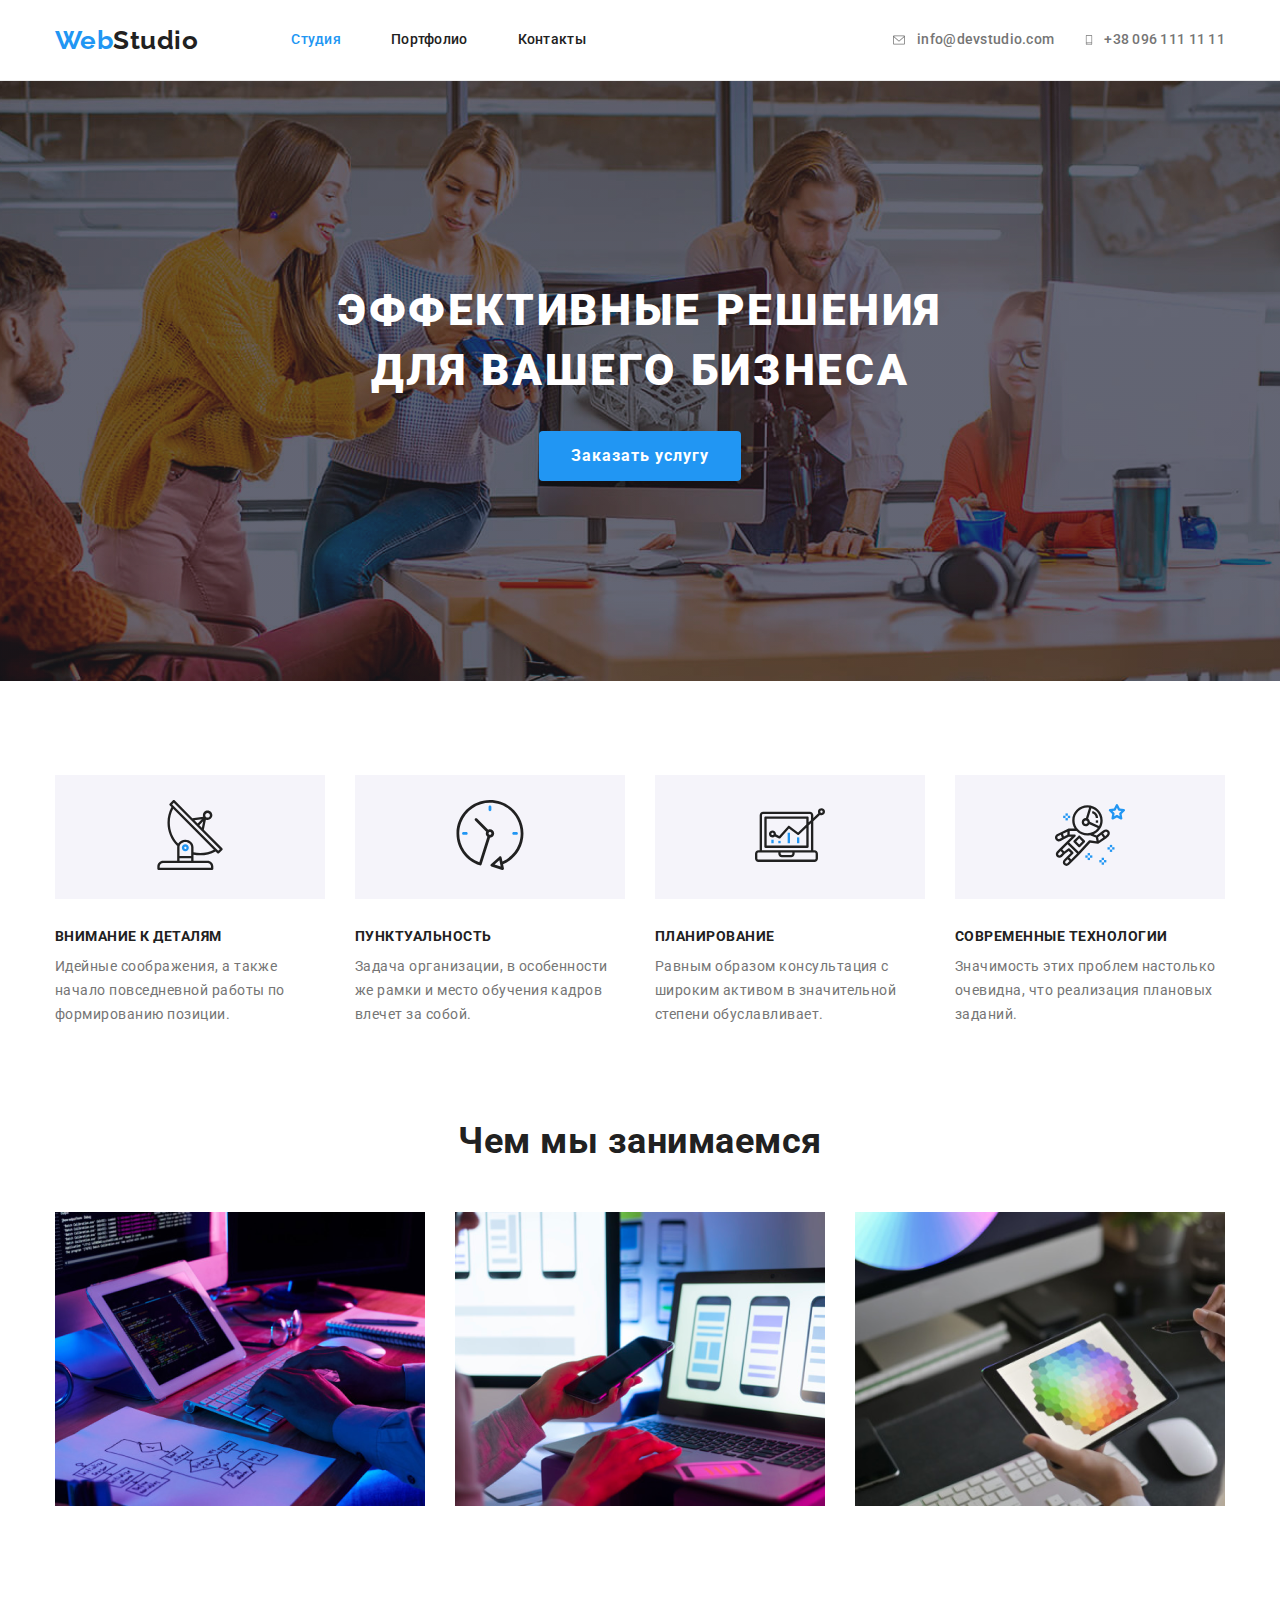
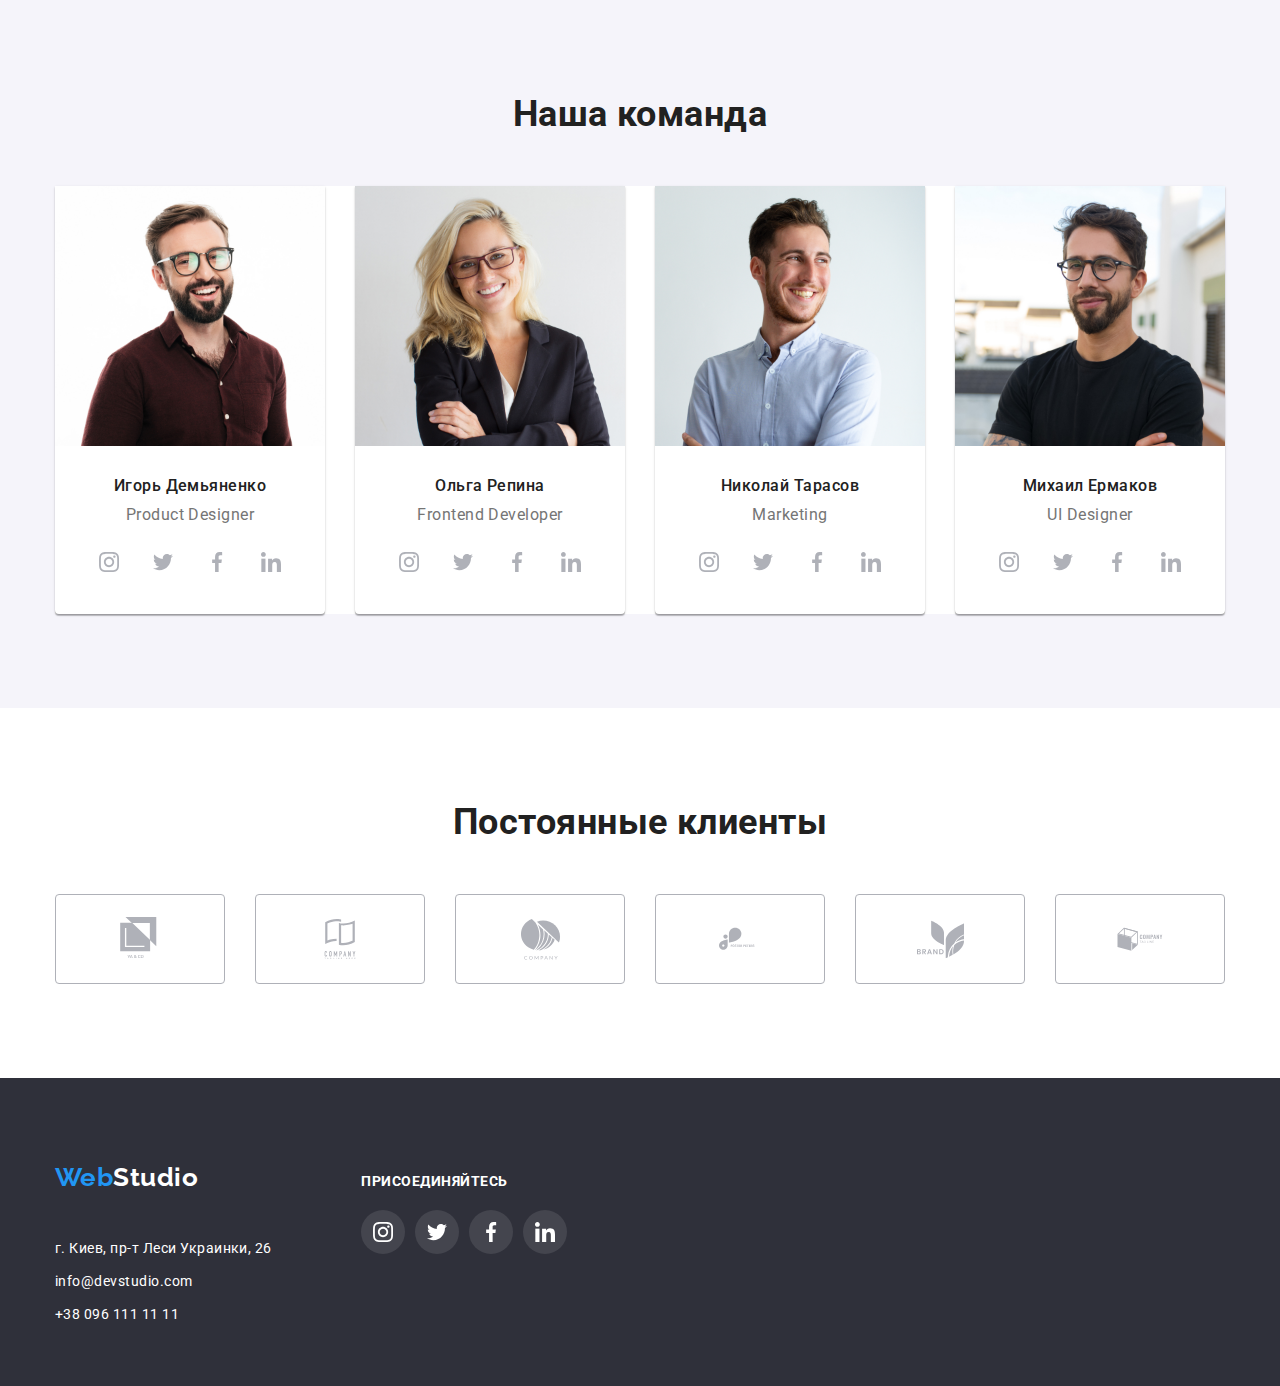
==== index.html @ 054f6e49 "добавлены файлы в проект" ====
<!DOCTYPE html>
<html lang="en">

<head>
    <meta charset="UTF-8">
    <meta name="viewport" content="width=device-width, initial-scale=1.0">
    <title>WebStudio</title>
    <link rel="preconnect" href="https://fonts.gstatic.com">
    <link href="https://fonts.googleapis.com/css2?family=Raleway:wght@700&family=Roboto:wght@400;500;700;900&display=swap" rel="stylesheet">
    <link rel="stylesheet" href="https://cdnjs.cloudflare.com/ajax/libs/modern-normalize/1.0.0/modern-normalize.min.css">
    <link rel="stylesheet" href="./css/styles.css">
</head>

<body>
    <!--Header-->
    <header class="header-page">
        <div class="header container">
            <nav class="main-nav">
                <a class="logo-name" href="./index.html"><span class="first-logo-name">Web</span><span class="second-logo-name">Studio</span> 
                </a>
                <ul class="site-nav list">
                    <li class="item">
                        <a class="link current" href="./index.html">Студия</a>
                    </li>
                    <li class="item">
                        <a class="link" href="./portfolio.html">Портфолио</a>
                    </li>
                    <li class="item">
                        <a class="link" href="">Контакты</a>
                    </li>
                </ul>
            </nav>
        <div class="contact">
            <div class="contact-case">
                <a class="contact link" href="mailto:info@devstudiio.com">
                    <svg class="contact-icon" width="16" height="12">
                        <use href="./imeges/sprite.svg#mail"></use>
                    </svg>
                    info@devstudio.com
                </a>
            </div>
            <div class="contact-case">
                <a class="contact link" href="tel:+380961111111">
                    <svg class="contact-icon" width="10" height="16">
                        <use href="./imeges/sprite.svg#tel"></use>
                    </svg>
                    +38 096 111 11 11
                </a>
            </div>
        </div> 
        </div> 
    </header>
    
    <main>
        <!--Hero-->
        <section class="hero">
            <div class="container">
            <h1 class="hero-title">ЭФФЕКТИВНЫЕ РЕШЕНИЯ <br> ДЛЯ ВАШЕГО БИЗНЕСА</h1>
            <button class="hero-button" type="button">Заказать услугу</button>
            </div>
        </section>
            
        <!--priority-->

        <section class="section priority">
            <div class="container priority">
                <h2 class="visually-hidden">Преимущества</h2>
                <ul class="priority list">
                    <li class="item">
                        <div class="container-priority icon">
                            <svg width="70px" height="70px">
                                <use  href="./imeges/sprite.svg#feature1"></use>
                            </svg>
                        </div>
                        <h3 class="title">ВНИМАНИЕ К ДЕТАЛЯМ</h3>
                        <p class="text">Идейные соображения, а также начало повседневной работы по формированию позиции.</p>
                    </li>
                    
                    <li class="item">
                        <div class="container-priority icon">
                            <svg width="70px" height="70px">
                                <use  href="./imeges/sprite.svg#feature2"></use>
                            </svg>
                        </div>
                        <h3 class="title">ПУНКТУАЛЬНОСТЬ</h3>
                        <p class="text">Задача организации, в особенности же рамки и место обучения кадров влечет за собой.</p>
                    </li>
        
                    <li class="item">
                        <div class="container-priority icon">
                            <svg width="70px" height="70px">
                                <use  href="./imeges/sprite.svg#feature3"></use>
                            </svg>
                        </div>
                        <h3 class="title">ПЛАНИРОВАНИЕ</h3>
                        <p class="text">Равным образом консультация с широким активом в значительной степени обуславливает.</p>
                    </li>
        
                    <li class="item">
                        <div class="container-priority icon">
                            <svg width="70px" height="70px">
                                <use  href="./imeges/sprite.svg#feature4"></use>
                            </svg>
                        </div>
                        <h3 class="title">СОВРЕМЕННЫЕ ТЕХНОЛОГИИ</h3>
                        <p class="text">Значимость этих проблем настолько очевидна, что реализация плановых заданий.</p>
                    </li>
                </ul>
            </div>
                
        </section>

        <!--doing-->

        <section class="section doing">
            <div class="container">
               <h2 class="section-title">Чем мы занимаемся</h2>
               <ul class="doing list">
                    <li class="item">
                        <img src="./imeges/priority/priority-img-1.jpg" alt="Набор кода" width="370" height="294">
                    </li> 
                    <li class="item">
                        <img src="./imeges/priority/priority-img-2.jpg" alt="Создание приложений для смартфона" width="370" height="294">
                    </li>
                    <li class="item">
                        <img src="./imeges/priority/priority-img-3.jpg" alt="Дизайн приложений" width="370" height="294">
                    </li>
                </ul> 
            </div>
        </section>

        <!--team-->

        <section class="section team">
            <div class="container">
                <h2 class="section-title">Наша команда</h2>
                <ul class="team list">
                    <li class="item">
                        <img class="photo" src="./imeges/team/team-img-1.jpg" alt="Учасник команды Игорь Демьяненко" width="270" height="260">   
                            <h3 class="name">Игорь Демьяненко</h3>
                        <p class="specialty" lang="en">Product Designer</p>
                        <ul class="social-list list">
                            <li class="social-list item">
                                <a class="social-list link" href="" target="_blank" rel="noreferrer noopener">
                                    <svg class="social-list-icon" width="20px" height="20px">
                                        <use href="./imeges/sprite.svg#instagram"></use>
                                    </svg>
                                </a>
                            </li>
                            <li class="social-list item">
                                <a class="social-list link" href="https://www.twitter.com/" target="_blank" rel="noreferrer noopener">
                                    <svg class="social-list-icon" width="20px" height="20px">
                                        <use href="./imeges/sprite.svg#twitter"></use>
                                    </svg>
                                </a>
                            </li>
                            <li class="social-list item">
                                <a class="social-list link" href="https://www.facebook.com/" target="_blank" rel="noreferrer noopener">
                                    <svg class="social-list-icon" width="20px" height="20px">
                                        <use href="./imeges/sprite.svg#facebook"></use>
                                    </svg>
                                </a>
                            </li>
                            <li class="social-list item">
                                <a class="social-list link" href="https://www.linkedin.com/" target="_blank" rel="noreferrer noopener">
                                    <svg class="social-list-icon" width="20px" height="20px">
                                        <use href="./imeges/sprite.svg#linkedin"></use>
                                    </svg>
                                </a>
                            </li>
                        </ul>
                    </li>      
                    <li class="item">
                        <img class="photo" src="./imeges/team/team-img-2.jpg" alt="Учасник команды Ольга Репина" width="270" height="260">   
                            <h3 class="name">Ольга Репина</h3>
                        <p class="specialty" lang="en">Frontend Developer</p>
                        <ul class="social-list list">
                            <li class="social-list item">
                                <a class="social-list link" href="" target="_blank" rel="noreferrer noopener">
                                    <svg class="social-list-icon" width="20px" height="20px">
                                        <use href="./imeges/sprite.svg#instagram"></use>
                                    </svg>
                                </a>
                            </li>
                            <li class="social-list item">
                                <a class="social-list link" href="https://www.twitter.com/" target="_blank" rel="noreferrer noopener">
                                    <svg class="social-list-icon" width="20px" height="20px">
                                        <use href="./imeges/sprite.svg#twitter"></use>
                                    </svg>
                                </a>
                            </li>
                            <li class="social-list item">
                                <a class="social-list link" href="https://www.facebook.com/" target="_blank" rel="noreferrer noopener">
                                    <svg class="social-list-icon" width="20px" height="20px">
                                        <use href="./imeges/sprite.svg#facebook"></use>
                                    </svg>
                                </a>
                            </li>
                            <li class="social-list item">
                                <a class="social-list link" href="https://www.linkedin.com/" target="_blank" rel="noreferrer noopener">
                                    <svg class="social-list-icon" width="20px" height="20px">
                                        <use href="./imeges/sprite.svg#linkedin"></use>
                                    </svg>
                                </a>
                            </li>
                        </ul>
                    </li> 
                    <li class="item">
                        <img class="photo" src="./imeges/team/team-img-3.jpg" alt="Учасник команды Николай Тарасов" width="270" height="260">
                            <h3 class="name">Николай Тарасов</h3>
                        <p class="specialty" lang="en">Marketing</p>
                        <ul class="social-list list">
                            <li class="social-list item">
                                <a class="social-list link" href="" target="_blank" rel="noreferrer noopener">
                                    <svg class="social-list-icon" width="20px" height="20px">
                                        <use href="./imeges/sprite.svg#instagram"></use>
                                    </svg>
                                </a>
                            </li>
                            <li class="social-list item">
                                <a class="social-list link" href="https://www.twitter.com/" target="_blank" rel="noreferrer noopener">
                                    <svg class="social-list-icon" width="20px" height="20px">
                                        <use href="./imeges/sprite.svg#twitter"></use>
                                    </svg>
                                </a>
                            </li>
                            <li class="social-list item">
                                <a class="social-list link" href="https://www.facebook.com/" target="_blank" rel="noreferrer noopener">
                                    <svg class="social-list-icon" width="20px" height="20px">
                                        <use href="./imeges/sprite.svg#facebook"></use>
                                    </svg>
                                </a>
                            </li>
                            <li class="social-list item">
                                <a class="social-list link" href="https://www.linkedin.com/" target="_blank" rel="noreferrer noopener">
                                    <svg class="social-list-icon" width="20px" height="20px">
                                        <use href="./imeges/sprite.svg#linkedin"></use>
                                    </svg>
                                </a>
                            </li>
                        </ul>
                    </li>
                    <li class="item">
                        <img class="photo" src="./imeges/team/team-img-4.jpg" alt="Учасник команды Михаил Ермаков" width="270" height="260">    
                            <h3 class="name">Михаил Ермаков</h3>
                        <p class="specialty" lang="en">UI Designer</p>
                        <ul class="social-list list">
                            <li class="social-list item">
                                <a class="social-list link" href="" target="_blank" rel="noreferrer noopener">
                                    <svg class="social-list-icon" width="20px" height="20px">
                                        <use href="./imeges/sprite.svg#instagram"></use>
                                    </svg>
                                </a>
                            </li>
                            <li class="social-list item">
                                <a class="social-list link" href="https://www.twitter.com/" target="_blank" rel="noreferrer noopener">
                                    <svg class="social-list-icon" width="20px" height="20px">
                                        <use href="./imeges/sprite.svg#twitter"></use>
                                    </svg>
                                </a>
                            </li>
                            <li class="social-list item">
                                <a class="social-list link" href="https://www.facebook.com/" target="_blank" rel="noreferrer noopener">
                                    <svg class="social-list-icon" width="20px" height="20px">
                                        <use href="./imeges/sprite.svg#facebook"></use>
                                    </svg>
                                </a>
                            </li>
                            <li class="social-list item">
                                <a class="social-list link" href="https://www.linkedin.com/" target="_blank" rel="noreferrer noopener">
                                    <svg class="social-list-icon" width="20px" height="20px">
                                        <use href="./imeges/sprite.svg#linkedin"></use>
                                    </svg>
                                </a>
                            </li>
                        </ul>
                    </li> 
                </ul>
            </div>
        </section>

        <!--Clients -->
        <section class="section clients">
            <div class="container">
                <h2 class="section-title">Постоянные клиенты</h2>
                <ul class="clients list">
                    <li class="clients item">
                        <a class="clients-list link" href="">
                            <svg class="clients-logo" width="44px" height="50">
                                <use href="./imeges/sprite.svg#cl1"></use>
                            </svg>
                        </a>
                    </li>
                    <li class="clients item">
                        <a class="clients-list link" href="">
                            <svg class="clients-logo" width="40px" height="52">
                                <use href="./imeges/sprite.svg#cl2"></use>
                            </svg>
                        </a>
                    </li>
                    <li class="clients item">
                        <a class="clients-list link" href="">
                            <svg class="clients-logo" width="41px" height="43">
                                <use href="./imeges/sprite.svg#cl3"></use>
                            </svg>
                        </a>
                    </li>
                    <li class="clients item">
                        <a class="clients-list link" href="">
                            <svg class="clients-logo" width="80px" height="42">
                                <use href="./imeges/sprite.svg#cl4"></use>
                            </svg>
                        </a>
                    </li>
                    <li class="clients item">
                        <a class="clients-list link" href="">
                            <svg class="clients-logo" width="59px" height="47">
                                <use href="./imeges/sprite.svg#cl5"></use>
                            </svg>
                        </a>
                    </li>
                    <li class="clients item">
                        <a class="clients-list link" href="">
                            <svg class="clients-logo" width="88px" height="45">
                                <use href="./imeges/sprite.svg#cl6"></use>
                            </svg>
                        </a>
                    </li>
                </ul>
            </div>
        </section>
    </main>
        
    <!--contact-->
    <footer class="footer">
        <div class="footer-page container">
            <div class="address-container">
            <a class="logo-name" href="index.html"><span class="first-logo-name">Web</span><span
                    class="third-logo-name">Studio</span> </a>
            <address class="address">
                <ul class="address list">
                    <li class="item"> <a class="link street" href="https://goo.gl/maps/psgdGGSvyjgULsp37" target="blank">г. Киев, пр-т Леси Украинки, 26</a>
                    </li>
                    <li class="footer-contact item"><a class="link" href="mailto:info@devstudio.com">info@devstudio.com</a>
                    </li>
                    <li class="footer-contact item"><a class="link" href="tel:+380961111111">+38 096 111 11 11</a>
                    </li>
                </ul>  
            </address>
        </div>
        <div class="join">
            <p class="transition">Присоединяйтесь</p>
            <ul class="social-list list">
                <li class="social-list item">
                    <a class="footer-social-list link" href="https://www.instagram.com/" target="_blank" rel="noreferrer noopener">
                        <svg class="footer-social-list-icon" width="20px" height="20px">
                            <use href="./imeges/sprite.svg#instagram"></use>
                        </svg>
                    </a>
                </li>
                <li class="social-list item">
                    <a class="footer-social-list link" href="https://www.twitter.com/" target="_blank" rel="noreferrer noopener">
                        <svg class="footer-social-list-icon" width="20px" height="20px">
                            <use href="./imeges/sprite.svg#twitter"></use>
                        </svg>
                    </a>
                </li>
                <li class="social-list item">
                    <a class="footer-social-list link" href="https://www.facebook.com/" target="_blank" rel="noreferrer noopener">
                        <svg class="footer-social-list-icon" width="20px" height="20px">
                            <use href="./imeges/sprite.svg#facebook"></use>
                        </svg>
                    </a>
                </li>
                <li class="social-list item">
                    <a class="footer-social-list link" href="https://www.linkedin.com/" target="_blank" rel="noreferrer noopener">
                        <svg class="footer-social-list-icon" width="20px" height="20px">
                            <use href="./imeges/sprite.svg#linkedin"></use>
                        </svg>
                    </a>
                </li>
            </ul>
        </div>
        </div>
    </footer>
    </body>
    
    </html>
---- css/styles.css ----
/* Цвет оглавлений текста #212121 */
/* Цвет основного текста #757575 */
/* акцент #2196F3 */
/* белый #FFFFFF */
/* вторичный для footer #FFFFFF; */
/* цвет body фона #e5e5e5 */
/* цвет фона team #f5f4fa */
/* цвет фона hero  #2F303A; */
:root {
  --main-text-color: #212121;
  --title-text-color: #757575;
  --accent-text: #2196f3;
  --white: #ffffff;
  --background-body-section: #e5e5e5;
  --background-team-section: #f5f4fa;
  --background-hero-section: #2f303a;
  --footer-link-color: #FFFFFF;
}
/* general */
body {
  background-color: var(--background-priority-section);
  color: var(--main-text-color);

  font-family: Roboto, sans-serif;
  letter-spacing: 0.03em;
}

.list {
  list-style: none;
}

.link {
  text-decoration: none;
}

.section-title {
  margin-top: 0;
  margin-bottom: 50px;

  color: var(--main-text-color);

  font-weight: 700;
  font-size: 36px;
  line-height: 1.16;
  text-align: center;
}
.section {
  padding-bottom: 94px;
}
.container {
  margin-left: auto;
  margin-right: auto;
  padding-left: 15px;
  padding-right: 15px;
  width: 1200px;
}

img {
  display: block;
}

/* Header */
.header-page {
  border-bottom: 1px solid #ececec;
  background-color: var(--white);
}
.header.container {
  display: flex;
  align-items: center;
}

/* logo */
.logo-name {
  margin-right: 93px;
  padding-top: 24px;
  padding-bottom: 24px;

  font-family: Raleway, sans-serif;
  font-weight: 700;
  font-size: 26px;
  line-height: 1.19;
  text-decoration: none;
}
.first-logo-name {
  color: var(--accent-text);
}
.second-logo-name {
  color: var(--main-text-color);
}
/* nav */
.main-nav {
  display: flex;
  align-items: center;
}

.site-nav.list {
  display: flex;

  margin-top: 0;
  margin-bottom: 0;
}

.site-nav .link {
  display: block;
  padding-top: 32px;
  padding-bottom: 32px;

  color: var(--main-text-color);
}
.site-nav .link:hover,
.site-nav .link:focus {
  color: var(--accent-text);
}

.site-nav .item:not(:last-child) {
  margin-right: 50px;
}

.contact {
  display: flex;

  margin-left: auto;

  color: var(--title-text-color);
}

.contact-icon {
  fill: currentColor;
}

.contact-case:not(:last-child) {
  margin-right: 30px;
}

.contact.link {
  align-items: center;

  padding-top: 32px;
  padding-bottom: 32px;
}

.contact-icon {
  margin-right: 10px;
}

.contact.link:hover,
.contact.link:focus {
  color: var(--accent-text);
}

.contact.link:hover .contact-icon,
.contact.link:focus .contact-icon {
  fill: var(--accent-text);
}

.contact-case {
  display: flex;
  align-items: center;
}

.site-nav.list {
  padding-left: 0;
}
.site-nav.list,
.contact.link {
  font-weight: 500;
  font-size: 14px;
  line-height: 1.14;
  letter-spacing: 0.02em;
}

.link.current {
  color: var(--accent-text);
}
/* Hero */
.hero {
  background-image: linear-gradient(
      rgba(47, 48, 58, 0.4),
      rgba(47, 48, 58, 0.4)
    ),
    url("../imeges/bg.jpg");
  background-repeat: no-repeat;
  background-size: cover;
  background-color: var(--background-hero-section);
  background-position: center;

  margin-left: auto;
  margin-right: auto;
  padding-top: 200px;
  padding-bottom: 200px;

  max-width: 1600px;
  min-height: 600px;

  text-align: center;
}

.hero-title {
  margin-top: 0;
  margin-bottom: 30px;
  color: var(--white);

  font-weight: 900;
  font-size: 44px;
  line-height: 1.36;
  letter-spacing: 0.06em;
  text-transform: uppercase;
}

.hero-button {
  display: inline-block;
  padding: 10px 32px;
  border-radius: 4px;
  box-shadow: 0px 4px 4px rgba(0, 0, 0, 0.15);
  border: 0px solid transparent;
  min-width: 200px;

  color: var(--white);
  background-color: var(--accent-text);

  font-family: Roboto, sans-serif;
  font-weight: 700;
  font-size: 16px;
  line-height: 1.88;
  letter-spacing: 0.06em;
}

/* Priority */

.visually-hidden {
  position: absolute;
  width: 1px;
  height: 1px;
  margin: -1px;
  border: 0;
  padding: 0;
  white-space: nowrap;
  clip-path: inset(100%);
  clip: rect(0 0 0 0);
  overflow: hidden;
}

.section.priority {
  padding-top: 94px;
}
.priority.list {
  display: flex;

  padding-left: 0;
  margin-top: 0;
  margin-bottom: 0;
}

.priority.list > .item {
  min-width: 270px;
}

.priority.list > .item:not(:last-child) {
  margin-right: 30px;
}

.priority.list .title {
  margin-top: 0;
  margin-bottom: 10px;

  color: var(--main-text-color);
  font-weight: 700;
  font-size: 14px;
  line-height: 1.14;
}

.priority.list .text {
  margin-top: 0;
  margin-bottom: 0;

  color: var(--title-text-color);

  font-weight: 400;
  font-size: 14px;
  line-height: 1.7;
}



.container-priority.icon {
  margin-bottom: 30px;
  padding: 25px 100px;

  background-color: #f5f4fa;
}

/*doing*/
.doing.list {
  display: flex;

  padding-left: 0;
  margin-top: 0;
  margin-bottom: 0;
}

.doing.list > .item:not(:last-child) {
  margin-right: 30px;
}

/* team */
.section.team {
  padding-top: 94px;

  background-color: var(--background-team-section);
  
}

.team.list {
  display: flex;
  text-align: center;
  background: #FFFFFF;

  margin-top: 0;
  margin-bottom: 0;
  padding-left: 0;
}

.team.list > .item {
  box-shadow: 0px 1px 3px rgba(0, 0, 0, 0.12), 0px 1px 1px rgba(0, 0, 0, 0.14),
    0px 2px 1px rgba(0, 0, 0, 0.2);
  border-radius: 0px 0px 4px 4px;

  background-color: #fff;
}

.team.list > .item:not(:last-child) {
  margin-right: 30px;
}

.photo {
  margin-top: 0;
  margin-bottom: 30px;
}

.name {
  margin-top: 0;
  margin-bottom: 10px;

  color: var(--main-text-color);

  font-weight: 500;
  font-size: 16px;
  line-height: 1.19;
}

.specialty {
  margin-top: 0;
  margin-bottom: 16px;

  color: var(--title-text-color);

  font-weight: 400;
  font-size: 16px;
  line-height: 1.19;
}

.social-list.list {
  display: flex;
  justify-content: space-between;

  width: 206px;
  margin: 0 auto;
  margin-bottom: 30px;
  padding-left: 0;
}

.social-list.link {
  display: flex;
  justify-content: center;
  align-items: center;

  width: 44px;
  height: 44px;
  border-radius: 50%;
}

.social-list-icon {
  fill: #afb1b8;
}

.social-list.link:hover,
.social-list.link:focus {
  background-color: var(--accent-text);
}

.social-list.link:hover .social-list-icon,
.social-list.link:focus .social-list-icon {
  fill: var(--white);
}

/* Clients */
.section.clients {
  padding-top: 94px;
}

.clients.list {
  display: flex;

  padding: 0;
  margin: 0;
}

.clients.item:not(:last-child) {
  margin-right: 30px;
}

.clients-list.link {
  display: flex;
  justify-content: center;
  align-items: center;

  border: 1px solid #afb1b8;
  border-radius: 4px;

  width: 170px;
  height: 90px;
  margin: 0;
  
}

.clients-logo {
  fill: #afb1b8;
}

.clients-list.link:hover .clients-logo,
.clients-list.link:focus .clients-logo {
  fill: var(--accent-text);
}

.clients-list.link:hover,
.clients-list.link:focus {
  border-color: var(--accent-text);
}


/* footer */
.footer {
  padding-top: 60px;
  padding-bottom: 60px;

  background-color: var(--background-hero-section);
}

.footer-page.container {
  display: flex;
  align-items: baseline;
}

.address-container > .logo-name {
  margin-bottom: 20px;
  display: block;
}

.third-logo-name {
  color: #ffffff;
}

.address-container {
  margin-right: 70px;
}

.address {
  color: var(--white);

  font-style: normal;
  font-weight: 400;
  font-size: 14px;
  line-height: 1.7;
}

.address > .list {
  padding-left: 0;
  margin-top: 0;
  margin-bottom: 0;
}

.address.list > .item:not(:last-child) {
  margin-bottom: 9px;
}

.footer-contact.item {
  display: block;
}

.address.list .link.street {
  color: var(--white);
}

.address.list .link {
  color: var(--footer-link-color);
}

.transition {
  margin-top: 0;
  margin-bottom: 20px;

  text-transform: uppercase;
  color: var(--white);

  font-weight: 700;
  font-size: 14px;
  line-height: 1.14;
}
.join .social-list.list {
  margin-bottom: 0;
}

.footer-social-list.link {
  display: flex;
  justify-content: center;
  align-items: center;

  background-color: rgb(255, 255, 255, 0.1);
  border-radius: 50%;

  width: 44px;
  height: 44px;
}

.footer-social-list.link:focus,
.footer-social-list.link:hover {
  background-color: var(--accent-text);
}

.footer-social-list-icon {
  fill: var(--white);
}


/* Portfolio */
.section.button {
  padding-top: 94px;
  padding-bottom: 94px;
}

.button-portfolio.list {
  display: flex;
  justify-content: center;

  margin-top: 0;
  margin-bottom: 50px;
  padding-left: 0;
}

.button-portfolio .links-btn {
  display: inline-block;
  color: var(--main-text-color);
  background-color: var(--background-team-section);
  border-radius: 4px;
  border: 0 solid transparent;
  padding: 6px 22px;
  
  font-family: Roboto;
  font-weight: 500;
  font-size: 16px;
  line-height: 1.63;
  letter-spacing: 0.03em;
}

.button-portfolio .links-btn:hover,
.button-portfolio .links-btn:focus {
  box-sizing: border-box;
  color: var(--white);
  background-color: var(--accent-text);
  box-shadow: 0px 3px 1px rgba(0, 0, 0, 0.1), 0px 1px 2px rgba(0, 0, 0, 0.08),
    0px 2px 2px rgba(0, 0, 0, 0.12);
   
    cursor: pointer;
  /* outline: 4px; */
}

.button-portfolio.list > .link-list.item:not(:last-child) {
  margin-right: 8px;
}

.links-btn.oll {
  min-width: 73px;
}

.links-btn.web {
  min-width: 128px;
}

.links-btn.application {
  min-width: 145px;
}

.links-btn.design {
  min-width: 103px;
}

.links-btn.marketing {
  min-width: 130px;
}

.button.list {
  display: flex;
  flex-wrap: wrap;

  margin-top: 0;
  margin-bottom: 0;
  padding-left: 0;
}

/* маржин 30px, 2маржина в строке, 3 элимента в строке */
.button.item {
  width: calc((100% - 60px) / 3);
  margin-right: 30px;
  border: 1px solid #eeeeee;
}

.button.item:nth-child(3n) {
  margin-right: 0;
}

.button.item:not(:nth-last-child(-n + 3)) {
  margin-bottom: 30px;
}

.button.link {
  display: inline-block;
}

.button.link:hover,
.button.link:focus {
  box-shadow: 0px 1px 1px rgba(0, 0, 0, 0.12), 0px 4px 4px rgba(0, 0, 0, 0.06),
    1px 4px 6px rgba(0, 0, 0, 0.16);
  cursor: pointer;
}

.button-list-wrapper {
  padding: 20px 24px;
}

.project-img {
  margin-top: 0;
  margin-bottom: 0;

  color: var(--main-text-color);

  font-weight: 700;
  font-size: 18px;
  line-height: 2;
  letter-spacing: 0.06em;
}

.project-type {
  margin-top: 0;
  margin-bottom: 0;

  color: var(--title-text-color);

  font-weight: 400;
  font-size: 16px;
  line-height: 1.88;
}
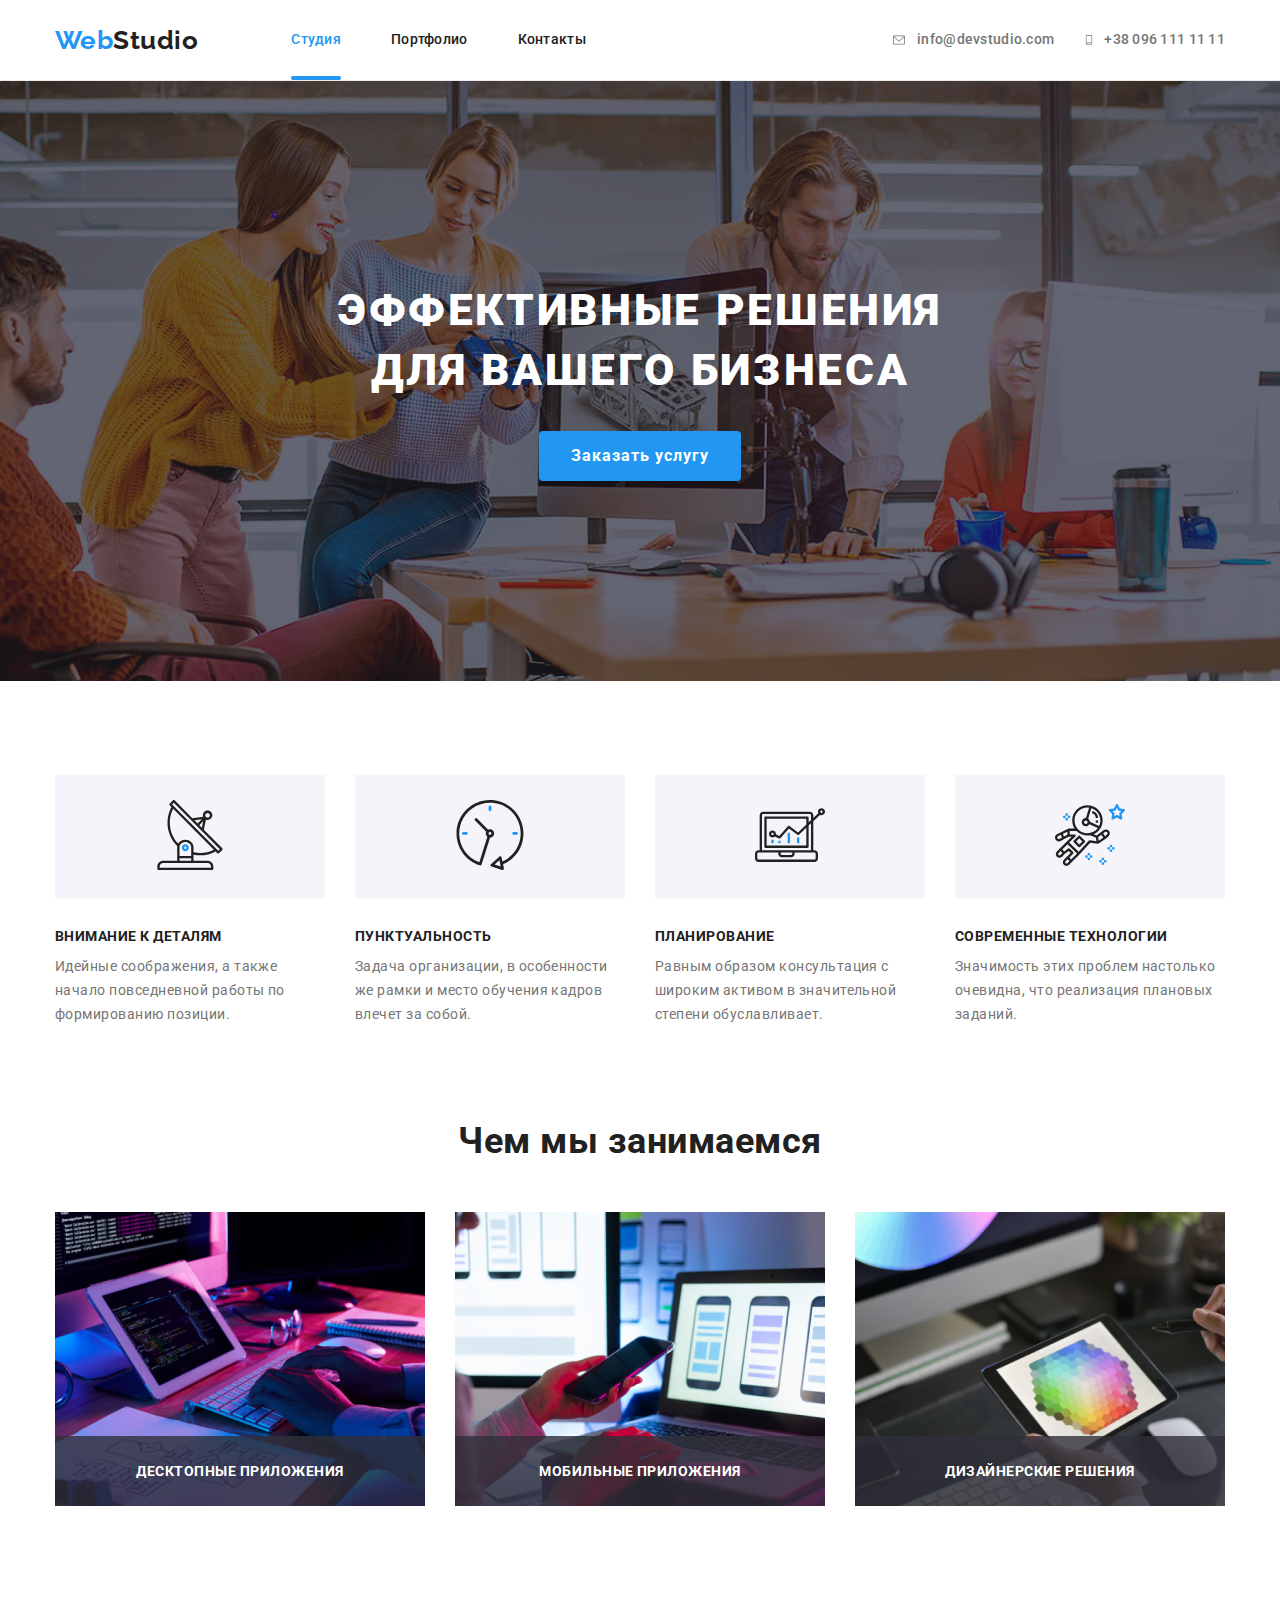
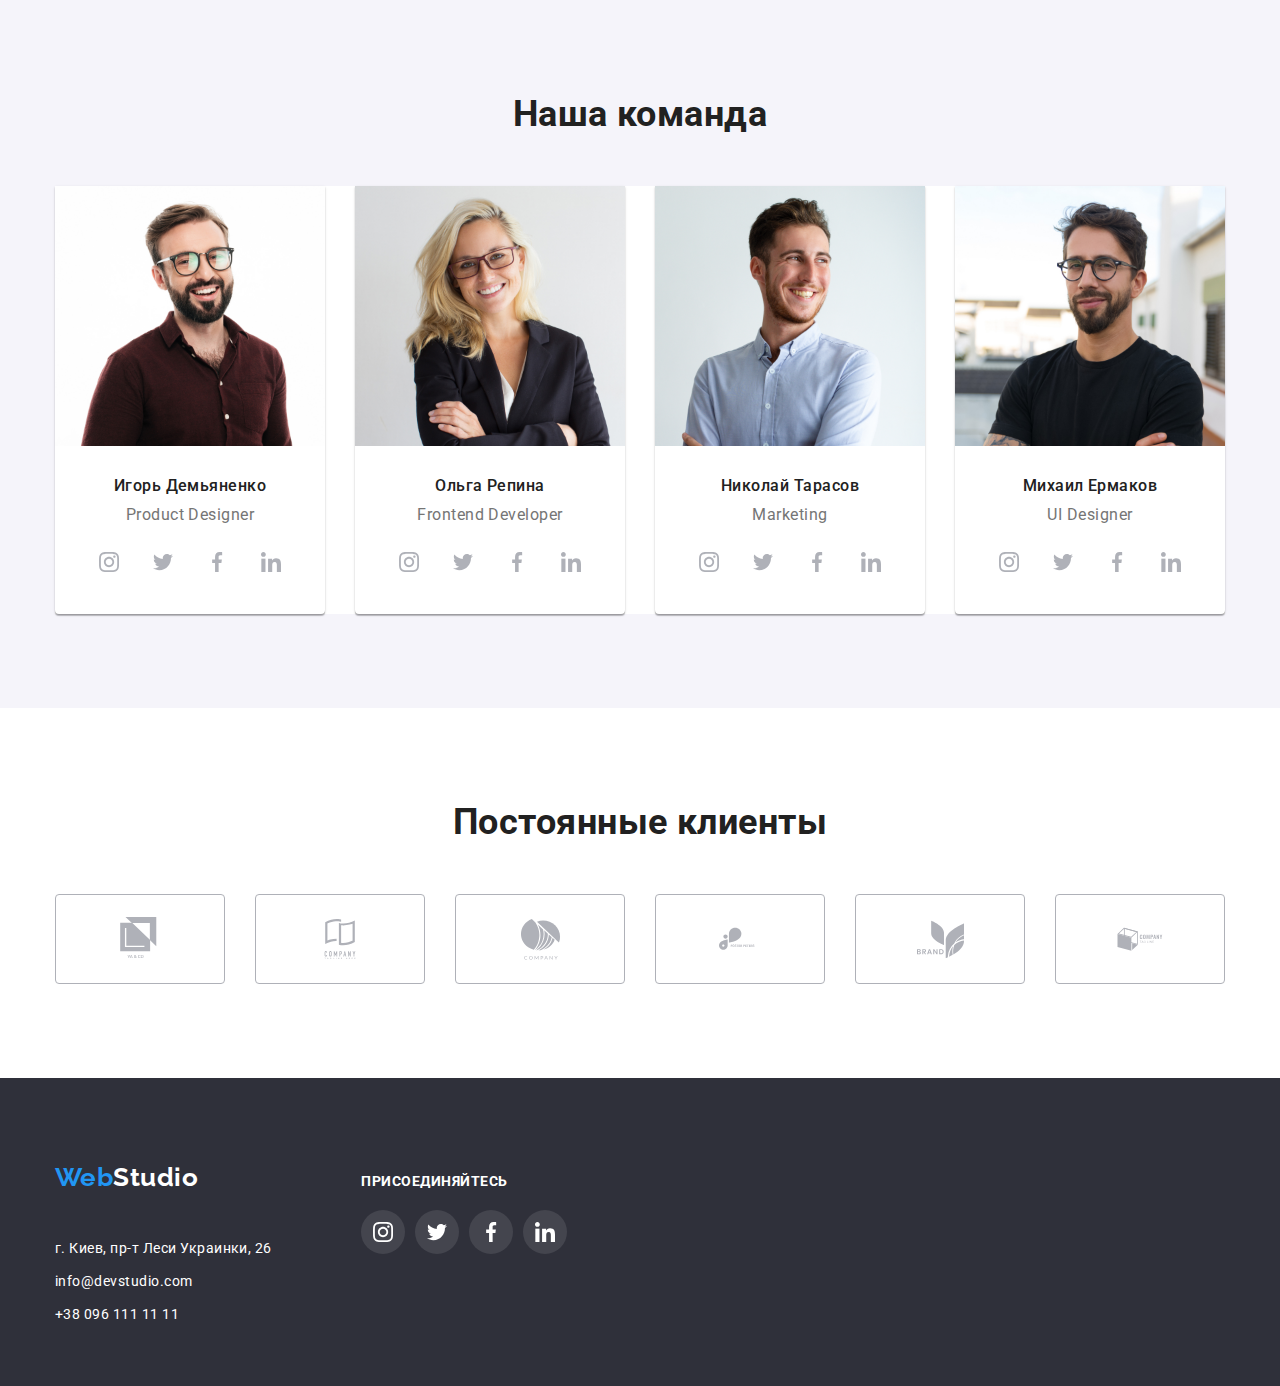
==== commit 5fafddee: "внесены изменения в код" ====
--- a/index.html
+++ b/index.html
@@ -56,7 +56,7 @@
         <section class="hero">
             <div class="container">
             <h1 class="hero-title">ЭФФЕКТИВНЫЕ РЕШЕНИЯ <br> ДЛЯ ВАШЕГО БИЗНЕСА</h1>
-            <button class="hero-button" type="button">Заказать услугу</button>
+            <button class="hero-button" type="button" data-modal-open>Заказать услугу</button>
             </div>
         </section>
             
@@ -118,12 +118,15 @@
                <ul class="doing list">
                     <li class="item">
                         <img src="./imeges/priority/priority-img-1.jpg" alt="Набор кода" width="370" height="294">
+                        <p class="doing-list-preview">Десктопные приложения</p>
                     </li> 
                     <li class="item">
                         <img src="./imeges/priority/priority-img-2.jpg" alt="Создание приложений для смартфона" width="370" height="294">
+                        <p class="doing-list-preview">Мобильные приложения</p>
                     </li>
                     <li class="item">
                         <img src="./imeges/priority/priority-img-3.jpg" alt="Дизайн приложений" width="370" height="294">
+                        <p class="doing-list-preview">Дизайнерские решения</p>
                     </li>
                 </ul> 
             </div>
@@ -383,6 +386,22 @@
         </div>
         </div>
     </footer>
+    
+    <!--Backdrop-->
+    <div class="backdrop is-hidden" data-modal>
+        <div class="modal">
+            <button type="button" class="close-btn" data-modal-close>
+                <svg class="close-btn-icon" width="18px" height="18px">
+                    <use href="./imeges/sprite.svg#close-button"></use>
+                </svg>
+            </button>
+        </div>
+    </div>
+    <!--Script-->
+        <script src="./js/modal.js"></script>
+
     </body>
     
-    </html>+    </html>
+
+    --- a/css/styles.css
+++ b/css/styles.css
@@ -31,6 +31,8 @@
 
 .link {
   text-decoration: none;
+
+  transition: color 250ms cubic-bezier(0.4, 0, 0.2, 1);
 }
 
 .section-title {
@@ -64,6 +66,7 @@
   border-bottom: 1px solid #ececec;
   background-color: var(--white);
 }
+
 .header.container {
   display: flex;
   align-items: center;
@@ -106,6 +109,7 @@
   padding-bottom: 32px;
 
   color: var(--main-text-color);
+  transition: color 250ms cubic-bezier(0.4, 0, 0.2, 1);
 }
 .site-nav .link:hover,
 .site-nav .link:focus {
@@ -137,6 +141,7 @@
 
   padding-top: 32px;
   padding-bottom: 32px;
+  transition: color 250ms cubic-bezier(0.4, 0, 0.2, 1);
 }
 
 .contact-icon {
@@ -146,6 +151,8 @@
 .contact.link:hover,
 .contact.link:focus {
   color: var(--accent-text);
+
+  transition: color 250ms cubic-bezier(0.4, 0, 0.2, 1);
 }
 
 .contact.link:hover .contact-icon,
@@ -171,7 +178,21 @@
 
 .link.current {
   color: var(--accent-text);
-}
+  position: relative;
+}
+
+.link.current::after {
+  position: absolute;
+  bottom: 0;
+  left: 0;
+  display: block;
+  content: "";
+  width: 100%;
+  height: 4px;
+  background-color: #2196f3;
+  border-radius: 2px;
+}
+
 /* Hero */
 .hero {
   background-image: linear-gradient(
@@ -298,8 +319,35 @@
   margin-bottom: 0;
 }
 
+.doing.list > .item {
+  position: relative;
+}
+
 .doing.list > .item:not(:last-child) {
   margin-right: 30px;
+}
+
+.doing-list-preview {
+  position: absolute;
+  left: 0;
+  bottom: 0;
+
+  display: flex;
+  align-items: center;
+  justify-content: center;
+
+  background: rgba(47, 48, 58, 0.8);
+  width: 100%;
+  height: 70px;
+
+  margin: 0;
+  padding: 0;
+
+  font-weight: 700;
+  font-size: 14px;
+  line-height: 1.14;
+  text-transform: uppercase;
+  color: var(--white);
 }
 
 /* team */
@@ -377,20 +425,27 @@
   width: 44px;
   height: 44px;
   border-radius: 50%;
+  transition: background-color 250ms cubic-bezier(0.4, 0, 0.2, 1);
 }
 
 .social-list-icon {
   fill: #afb1b8;
+
+  transition: fill 250ms cubic-bezier(0.4, 0, 0.2, 1);
 }
 
 .social-list.link:hover,
 .social-list.link:focus {
   background-color: var(--accent-text);
+
+  transition: background-color 250ms cubic-bezier(0.4, 0, 0.2, 1);
+  
 }
 
 .social-list.link:hover .social-list-icon,
 .social-list.link:focus .social-list-icon {
   fill: var(--white);
+  transition: fill 250ms cubic-bezier(0.4, 0, 0.2, 1);
 }
 
 /* Clients */
@@ -420,21 +475,23 @@
   width: 170px;
   height: 90px;
   margin: 0;
-  
-}
-
+  transition: border-color 250ms cubic-bezier(0.4, 0, 0.2, 1);
+}
+
+.clients-list.link:hover,
+.clients-list.link:focus {
+  border-color: var(--accent-text);
+  transition: dorder-color 250ms cubic-bezier(0.4, 0, 0.2, 1);
+}
 .clients-logo {
   fill: #afb1b8;
-}
-
+  transition: fill 250ms cubic-bezier(0.4, 0, 0.2, 1);
+  
+}
 .clients-list.link:hover .clients-logo,
 .clients-list.link:focus .clients-logo {
   fill: var(--accent-text);
-}
-
-.clients-list.link:hover,
-.clients-list.link:focus {
-  border-color: var(--accent-text);
+  transition: fill 250ms cubic-bezier(0.4, 0, 0.2, 1);
 }
 
 
@@ -520,15 +577,68 @@
 
   width: 44px;
   height: 44px;
+
+  transition: background-color 250ms cubic-bezier(0.4, 0, 0.2, 1);
 }
 
 .footer-social-list.link:focus,
 .footer-social-list.link:hover {
   background-color: var(--accent-text);
+
+ transition: background-color 250ms cubic-bezier(0.4, 0, 0.2, 1);
 }
 
 .footer-social-list-icon {
   fill: var(--white);
+}
+
+/*backdrop*/
+.backdrop{
+  position: fixed;
+  left: 0;
+  top: 0;
+  width: 100%;
+  height: 100%;
+  background-color: rgba(0, 0, 0, 0.2);
+
+  transition: all 250ms cubic-bezier(0.4, 0, 0.2, 1);
+}
+
+.modal {
+  position: absolute;
+  top: 50%;
+  left: 50%;
+  transform: translate(-50%, -50%) scale(1);
+  width: 528px;
+  min-height: 581px;
+  background-color: #fff;
+  transition: transform 250ms cubic-bezier(0.4, 0, 0.2, 1);
+}
+
+.backdrop.is-hidden .modal {
+  transform: translate(-50%, -50%) scale(0) rotate(360deg);
+  transition: transform 250ms cubic-bezier(0.4, 0, 0.2, 1);
+}
+
+.close-btn {
+  position: absolute;
+  top: 8px;
+  right: 8px;
+  display: flex;
+  align-items: center;
+  justify-content: center;
+  width: 30px;
+  height: 30px;
+  background-color: #fff;
+  border: 1px solid rgba(0, 0, 0, 0.1);
+  border-radius: 50%;
+  cursor: pointer;
+}
+
+.is-hidden  {
+  opacity: 0;
+  visibility: hidden;
+  pointer-events: none;
 }
 
 
@@ -571,7 +681,8 @@
     0px 2px 2px rgba(0, 0, 0, 0.12);
    
     cursor: pointer;
-  /* outline: 4px; */
+  
+    transition: background-color 250ms cubic-bezier(0.4, 0, 0.2, 1);
 }
 
 .button-portfolio.list > .link-list.item:not(:last-child) {
@@ -624,6 +735,8 @@
 
 .button.link {
   display: inline-block;
+
+  transition: box-shadow 250ms cubic-bezier(0.4, 0, 0.2, 1);
 }
 
 .button.link:hover,
@@ -631,6 +744,56 @@
   box-shadow: 0px 1px 1px rgba(0, 0, 0, 0.12), 0px 4px 4px rgba(0, 0, 0, 0.06),
     1px 4px 6px rgba(0, 0, 0, 0.16);
   cursor: pointer;
+
+  transition: box-shadow 250ms cubic-bezier(0.4, 0, 0.2, 1);
+}
+
+.card-thumb {
+  position: relative;
+  overflow: hidden;
+}
+
+.card-thumb::before {
+  content: '';
+  position: absolute;
+  width: 100%;
+  height: 100%;
+
+  background-color: rgba(33, 150, 243, 0.9);
+
+  transform: translateY(100%);
+  transition: transform 250ms cubic-bezier(0.4, 0, 0.2, 1);
+}
+
+.button.link:hover .card-thumb::before,
+.button.link:focus .card-thumb::before {
+  transform: translateY(0);
+  transition: transform 250ms cubic-bezier(0.4, 0, 0.2, 1);
+}
+
+.card-text {
+  position: absolute;
+  top: 63px;
+  left: 24px;
+
+  width: 322px;
+  margin: 0;
+  padding: 0;
+
+  font-weight: 400;
+  font-size: 18px;
+  line-height: 1.56;
+  color: var(--white);
+
+  transform: translateY(163%);
+  transition: transform 250ms cubic-bezier(0.4, 0, 0.2, 1);
+}
+
+.button.link:hover .card-text,
+.button.link:focus .card-text {
+  transform: translateY(0);
+
+  transition: transform 250ms cubic-bezier(0.4, 0, 0.2, 1);
 }
 
 .button-list-wrapper {
@@ -659,3 +822,5 @@
   font-size: 16px;
   line-height: 1.88;
 }
+
+
